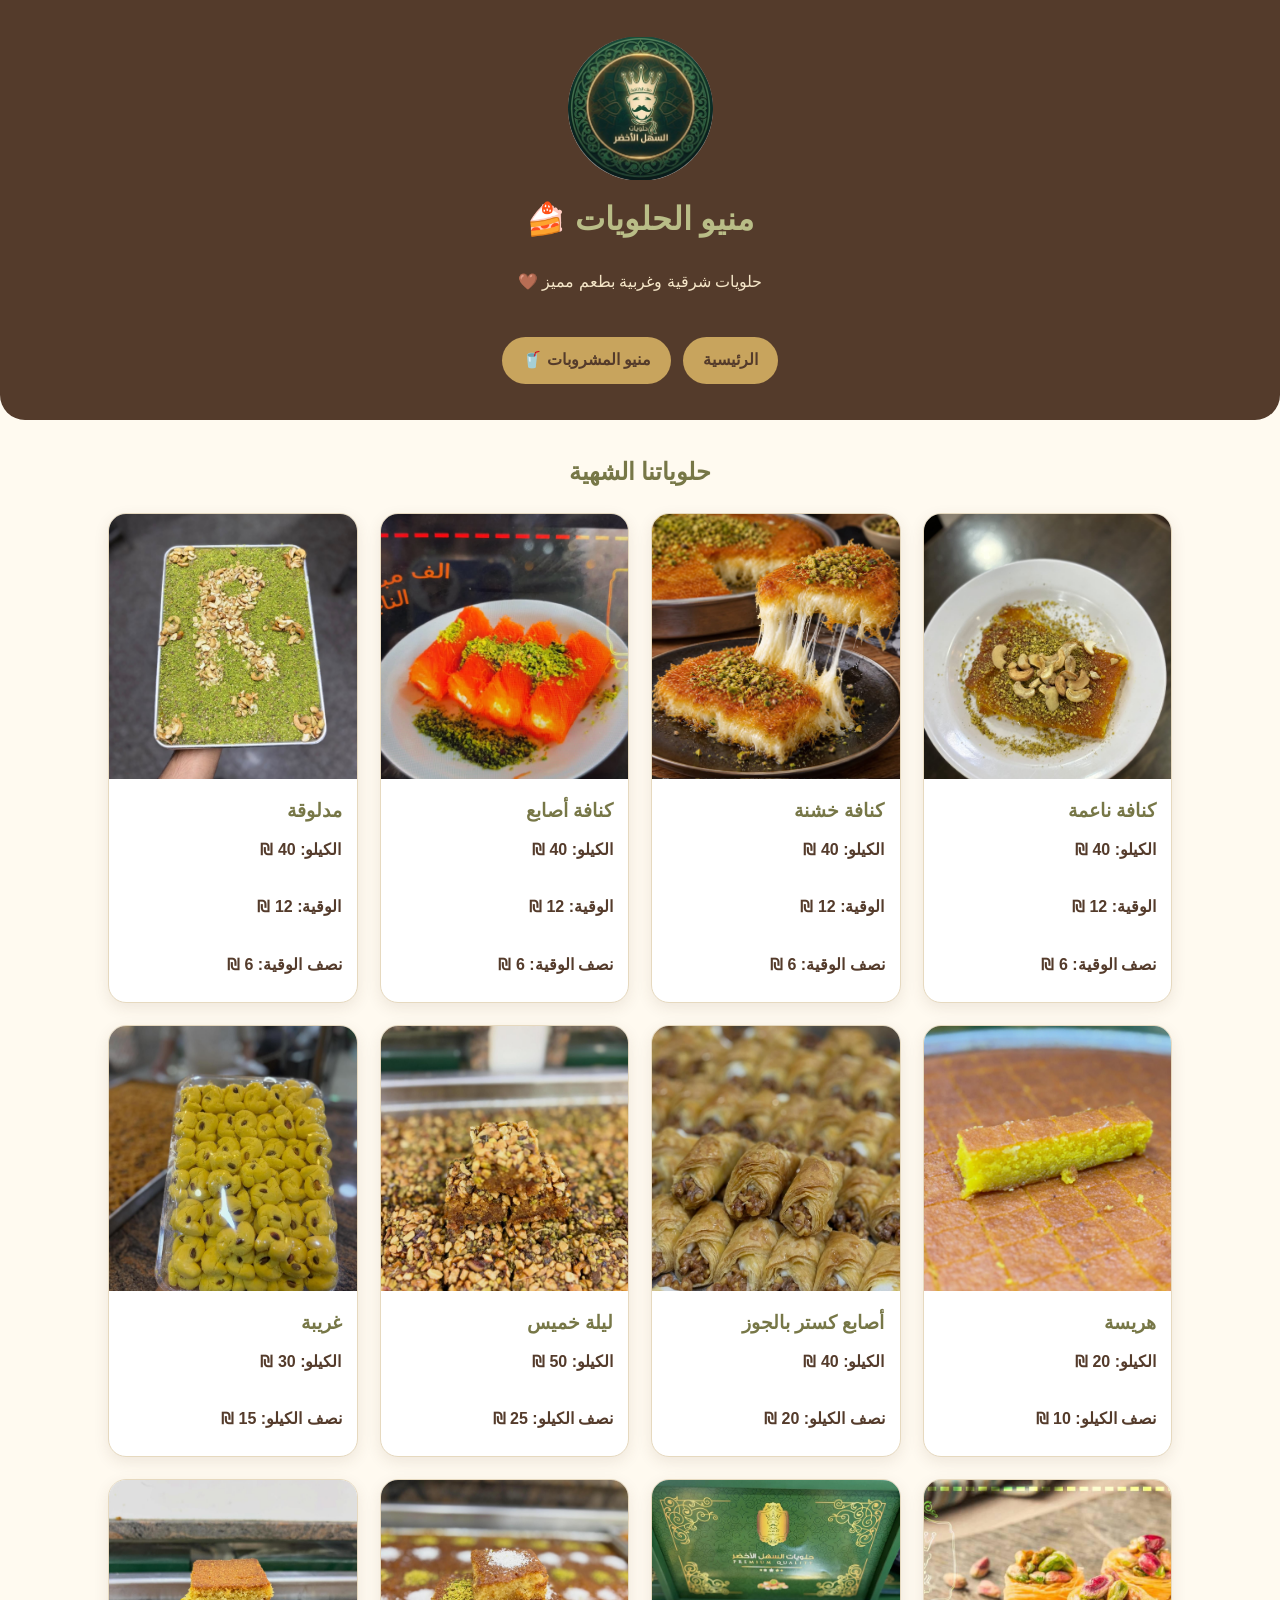
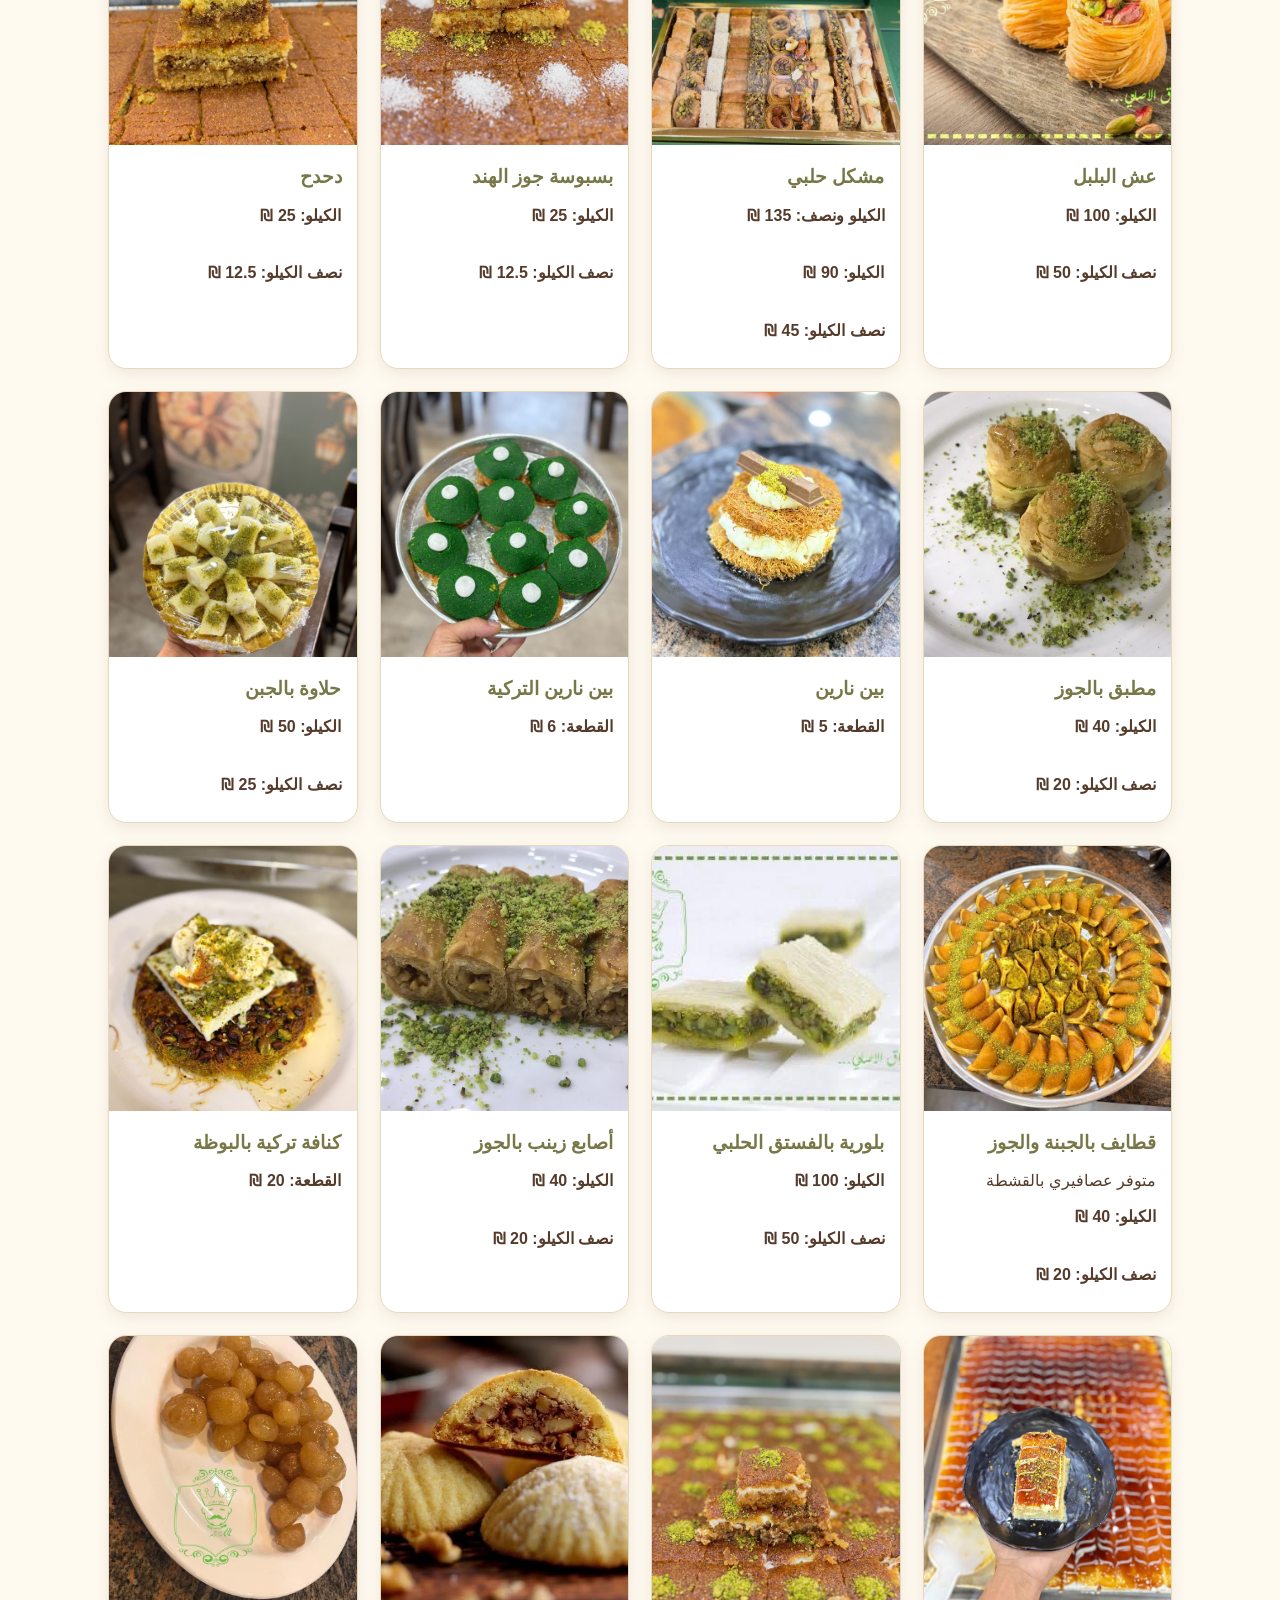
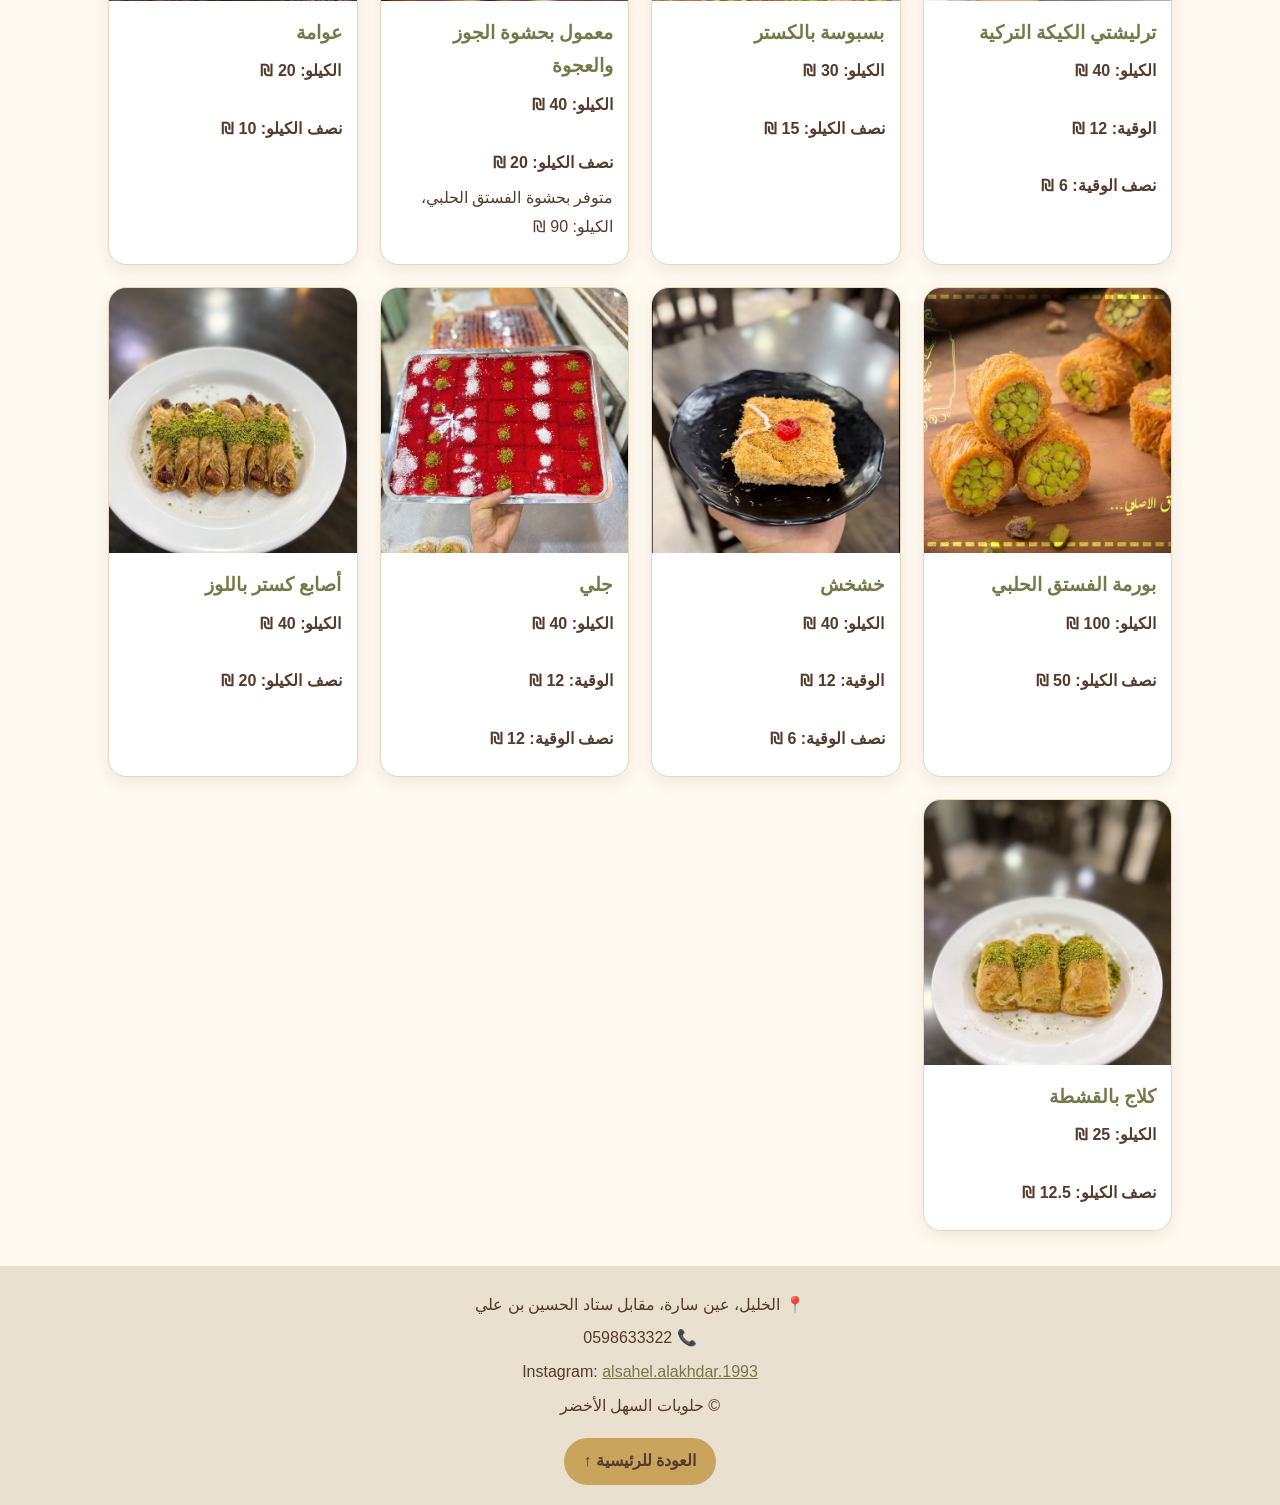
==== desserts.html @ 052fd363 "Add files via upload" ====
<!DOCTYPE html>
<html lang="ar" dir="rtl">
<head>
    <meta charset="UTF-8">
    <meta name="viewport" content="width=device-width, initial-scale=1.0">
    <title>منيو الحلويات | حلويات السهل الأخضر</title>
    <link rel="stylesheet" href="style.css">
</head>
<body>

    <header class="hero">
        <a href="index.html">
            <img src="logo.jpeg" alt="شعار حلويات السهل الأخضر" class="logo">
        </a>

        <h1>منيو الحلويات 🍰</h1>
        <p>حلويات شرقية وغربية بطعم مميز 🤎</p>

        <nav class="menu-nav">
            <a href="index.html">الرئيسية</a>
            <a href="drinks.html">منيو المشروبات 🥤</a>
        </nav>
    </header>

    <main>
        <h2 class="menu-title">حلوياتنا الشهية</h2>

        <section class="menu-grid">

            <!-- 1: كنافة ناعمة -->
            <article class="dessert-card">
                <img src="كنافة ناعمة.jpeg" alt="كنافة ناعمة">
                <div class="dessert-info">
                    <h3>كنافة ناعمة</h3>
                    <p></p>
                    <p class="price">
                        الكيلو: 40 ₪
                        <br><br>
                        الوقية: 12 ₪
                        <br><br>
                        نصف الوقية: 6 ₪
                    </p>
                </div>
            </article>

            <!-- 2: كنافة خشنة -->
            <article class="dessert-card">
                <img src="كنافة خشنة.jpeg" alt="كنافة خشنة">
                <div class="dessert-info">
                    <h3>كنافة خشنة</h3>
                    <p></p>
                    <p class="price">
                        الكيلو: 40 ₪
                        <br><br>
                        الوقية: 12 ₪
                        <br><br>
                        نصف الوقية: 6 ₪
                    </p>
                </div>
            </article>

            <!-- 3: كنافة أصابع -->
            <article class="dessert-card">
                <img src="كنافة أصابع.jpeg" alt="كنافة أصابع">
                <div class="dessert-info">
                    <h3>كنافة أصابع</h3>
                    <p></p>
                    <p class="price">
                        الكيلو: 40 ₪
                        <br><br>
                        الوقية: 12 ₪
                        <br><br>
                        نصف الوقية: 6 ₪
                    </p>
                </div>
            </article>

            <!-- 4: مدلوقة -->
            <article class="dessert-card">
                <img src="المدلوقة.jpeg" alt="مدلوقة">
                <div class="dessert-info">
                    <h3>مدلوقة</h3>
                    <p></p>
                    <p class="price">
                        الكيلو: 40 ₪
                        <br><br>
                        الوقية: 12 ₪
                        <br><br>
                        نصف الوقية: 6 ₪
                    </p>
                </div>
            </article>

            <!-- 5: هريسة -->
            <article class="dessert-card">
                <img src="هريسة.jpeg" alt="هريسة">
                <div class="dessert-info">
                    <h3>هريسة</h3>
                    <p></p>
                    <p class="price">
                        الكيلو: 20 ₪
                        <br><br>
                        نصف الكيلو: 10 ₪
                    </p>
                </div>
            </article>

            <!-- 6: أصابع كستر بالجوز -->
            <article class="dessert-card">
                <img src="أصابع كستر بالجوز .jpeg" alt="أصابع كستر بالجوز">
                <div class="dessert-info">
                    <h3>أصابع كستر بالجوز</h3>
                    <p></p>
                    <p class="price">
                        الكيلو: 40 ₪
                        <br><br>
                        نصف الكيلو: 20 ₪
                    </p>
                </div>
            </article>

            <!-- 7: ليلة خميس -->
            <article class="dessert-card">
                <img src="ليلة خميس.jpeg" alt="ليلة خميس">
                <div class="dessert-info">
                    <h3>ليلة خميس</h3>
                    <p></p>
                    <p class="price">
                        الكيلو: 50 ₪
                        <br><br>
                        نصف الكيلو: 25 ₪
                    </p>
                </div>
            </article>

            <!-- 8: غريبة -->
            <article class="dessert-card">
                <img src="غريبة.jpeg" alt="غريبة">
                <div class="dessert-info">
                    <h3>غريبة</h3>
                    <p></p>
                    <p class="price">
                        الكيلو: 30 ₪
                        <br><br>
                        نصف الكيلو: 15 ₪
                    </p>
                </div>
            </article>

            <!-- 9: عش البلبل -->
            <article class="dessert-card">
                <img src="عش البلبل.jpeg" alt="عش البلبل">
                <div class="dessert-info">
                    <h3>عش البلبل</h3>
                    <p></p>
                    <p class="price">
                        الكيلو: 100 ₪
                        <br><br>
                        نصف الكيلو: 50 ₪
                    </p>
                </div>
            </article>

            <!-- 10: مشكل حلبي -->
            <article class="dessert-card">
                <img src="مشكل حلبي .jpeg" alt="مشكل حلبي">
                <div class="dessert-info">
                    <h3>مشكل حلبي</h3>
                    <p></p>
                    <p class="price">
                        الكيلو ونصف: 135 ₪
                        <br><br>
                        الكيلو: 90 ₪
                        <br><br>
                        نصف الكيلو: 45 ₪
                    </p>
                </div>
            </article>

            <!-- 11: بسبوسة جوز الهند -->
            <article class="dessert-card">
                <img src="بسبوسة جوز الهند.jpeg" alt="بسبوسة جوز الهند">
                <div class="dessert-info">
                    <h3>بسبوسة جوز الهند</h3>
                    <p></p>
                    <p class="price">
                        الكيلو: 25 ₪
                        <br><br>
                        نصف الكيلو: 12.5 ₪
                    </p>
                </div>
            </article>

            <!-- 12: دحدح -->
            <article class="dessert-card">
                <img src="دحدح.jpeg" alt="دحدح">
                <div class="dessert-info">
                    <h3>دحدح</h3>
                    <p></p>
                    <p class="price">
                        الكيلو: 25 ₪
                        <br><br>
                        نصف الكيلو: 12.5 ₪
                    </p>
                </div>
            </article>

            <!-- 13: مطبق بالجوز -->
            <article class="dessert-card">
                <img src="مطبق بالجوز.jpeg" alt="مطبق بالجوز">
                <div class="dessert-info">
                    <h3>مطبق بالجوز</h3>
                    <p></p>
                    <p class="price">
                        الكيلو: 40 ₪
                        <br><br>
                        نصف الكيلو: 20 ₪
                    </p>
                </div>
            </article>

            <!-- 14: بين نارين -->
            <article class="dessert-card">
                <img src="بين نارين .jpeg" alt="بين نارين">
                <div class="dessert-info">
                    <h3>بين نارين</h3>
                    <p></p>
                    <p class="price">
                        القطعة: 5 ₪
                    </p>
                </div>
            </article>

            <!-- 15: بين نارين التركية -->
            <article class="dessert-card">
                <img src="بين نارين التركية.jpeg" alt="بين نارين التركية">
                <div class="dessert-info">
                    <h3>بين نارين التركية</h3>
                    <p></p>
                    <p class="price">
                        القطعة: 6 ₪
                    </p>
                </div>
            </article>

            <!-- 16: حلاوة بالجبن -->
            <article class="dessert-card">
                <img src="حلاوة بالجبن.jpeg" alt="حلاوة بالجبن">
                <div class="dessert-info">
                    <h3>حلاوة بالجبن</h3>
                    <p></p>
                    <p class="price">
                        الكيلو: 50 ₪
                        <br><br>
                        نصف الكيلو: 25 ₪
                    </p>
                </div>
            </article>

            <!-- 17: قطايف بالجبنة والجوز -->
            <article class="dessert-card">
                <img src="قطايف بالجبنة والجوز.jpeg" alt="قطايف بالجبنة والجوز">
                <div class="dessert-info">
                    <h3>قطايف بالجبنة والجوز</h3>
                    <p>متوفر عصافيري بالقشطة</p>
                    <p class="price">
                        الكيلو: 40 ₪
                        <br><br>
                        نصف الكيلو: 20 ₪
                    </p>
                </div>
            </article>

            <!-- 18: بلورية بالفستق الحلبي -->
            <article class="dessert-card">
                <img src="بلورية بالفستق الحلبي.jpeg" alt="بلورية بالفستق الحلبي">
                <div class="dessert-info">
                    <h3>بلورية بالفستق الحلبي</h3>
                    <p></p>
                    <p class="price">
                        الكيلو: 100 ₪
                        <br><br>
                        نصف الكيلو: 50 ₪
                    </p>
                </div>
            </article>

            <!-- 19: أصابع زينب بالجوز -->
            <article class="dessert-card">
                <img src="أصابع زينب بالجوز.jpeg" alt="أصابع زينب بالجوز">
                <div class="dessert-info">
                    <h3>أصابع زينب بالجوز</h3>
                    <p></p>
                    <p class="price">
                        الكيلو: 40 ₪
                        <br><br>
                        نصف الكيلو: 20 ₪
                    </p>
                </div>
            </article>

            <!-- 21: كنافة تركية بالبوظة -->
            <article class="dessert-card">
                <img src="كنافة تركية بالبوظة.jpeg" alt="كنافة تركية بالبوظة">
                <div class="dessert-info">
                    <h3>كنافة تركية بالبوظة</h3>
                    <p></p>
                    <p class="price">
                        القطعة: 20 ₪
                    </p>
                </div>
            </article>

            <!-- 22: ترليشتي الكيكة التركية -->
            <article class="dessert-card">
                <img src="ترليشتي الكيكة التركية .jpeg" alt="ترليشتي الكيكة التركية">
                <div class="dessert-info">
                    <h3>ترليشتي الكيكة التركية</h3>
                    <p></p>
                    <p class="price">
                        الكيلو: 40 ₪
                        <br><br>
                        الوقية: 12 ₪
                        <br><br>
                        نصف الوقية: 6 ₪
                    </p>
                </div>
            </article>

            <!-- 23: بسبوسة بالكستر -->
            <article class="dessert-card">
                <img src="بسبوسة بالكستر.jpeg" alt="بسبوسة بالكستر">
                <div class="dessert-info">
                    <h3>بسبوسة بالكستر</h3>
                    <p></p>
                    <p class="price">
                        الكيلو: 30 ₪
                        <br><br>
                        نصف الكيلو: 15 ₪
                    </p>
                </div>
            </article>

            <!-- 24: معمول -->
            <article class="dessert-card">
                <img src="معمول.jpeg" alt="معمول بحشوة الجوز والعجوة">
                <div class="dessert-info">
                    <h3>معمول بحشوة الجوز والعجوة</h3>
                    <p class="price">
                        الكيلو: 40 ₪
                        <br><br>
                        نصف الكيلو: 20 ₪
                    </p>
                    <p>متوفر بحشوة الفستق الحلبي، الكيلو: 90 ₪</p>
                </div>
            </article>

            <!-- 25: عوامة -->
            <article class="dessert-card">
                <img src="عوامة.jpeg" alt="عوامة">
                <div class="dessert-info">
                    <h3>عوامة</h3>
                    <p></p>
                    <p class="price">
                        الكيلو: 20 ₪
                        <br><br>
                        نصف الكيلو: 10 ₪
                    </p>
                </div>
            </article>

            <!-- 26: بورمة الفستق الحلبي -->
            <article class="dessert-card">
                <img src="بورمة فستق حلبي.jpeg" alt="بورمة الفستق الحلبي">
                <div class="dessert-info">
                    <h3>بورمة الفستق الحلبي</h3>
                    <p></p>
                    <p class="price">
                        الكيلو: 100 ₪
                        <br><br>
                        نصف الكيلو: 50 ₪
                    </p>
                </div>
            </article>

            <!-- خشخش -->
            <article class="dessert-card">
                <img src="خشخش.jpeg" alt="خشخش">
                <div class="dessert-info">
                    <h3>خشخش</h3>
                    <p></p>
                    <p class="price">
                        الكيلو: 40 ₪
                        <br><br>
                        الوقية: 12 ₪
                        <br><br>
                        نصف الوقية: 6 ₪
                    </p>
                </div>
            </article>

            <!-- 27: جلي -->
            <article class="dessert-card">
                <img src="جلي.jpeg" alt="جلي">
                <div class="dessert-info">
                    <h3>جلي</h3>
                    <p></p>
                    <p class="price">
                        الكيلو: 40 ₪
                        <br><br>
                        الوقية: 12 ₪
                        <br><br>
                        نصف الوقية: 12 ₪
                    </p>
                </div>
            </article>

            <!-- 28: أصابع كستر باللوز -->
            <article class="dessert-card">
                <img src="أصابع كستر باللوز.jpeg" alt="أصابع كستر باللوز">
                <div class="dessert-info">
                    <h3>أصابع كستر باللوز</h3>
                    <p></p>
                    <p class="price">
                        الكيلو: 40 ₪
                        <br><br>
                        نصف الكيلو: 20 ₪
                    </p>
                </div>
            </article>

            <!-- 29: كلاج بالقشطة -->
            <article class="dessert-card">
                <img src="كلاج بالقشطة.jpeg" alt="كلاج بالقشطة">
                <div class="dessert-info">
                    <h3>كلاج بالقشطة</h3>
                    <p></p>
                    <p class="price">
                        الكيلو: 25 ₪
                        <br><br>
                        نصف الكيلو: 12.5 ₪
                    </p>
                </div>
            </article>

        </section>
    </main>

    <!-- معلومات المحل والتواصل -->
    <footer>
        <p>📍 الخليل، عين سارة، مقابل ستاد الحسين بن علي</p>
        <p>📞 0598633322</p>

        <p>
            Instagram:
            <a href="https://www.instagram.com/alsahel.alakhdar.1993/"
               target="_blank"
               rel="noopener noreferrer">
                alsahel.alakhdar.1993
            </a>
        </p>

        <p>© حلويات السهل الأخضر</p>

        <a class="back-link" href="index.html">
            العودة للرئيسية ↑
        </a>
    </footer>

    <script src="script.js"></script>
</body>
</html>
---- style.css ----
:root {
    --brown: #543b2b;
    --gold: #c8a45d;
    --gold-light: #f0dfb2;
    --olive: #777747;
    --olive-light: #b9bd87;
    --cream: #fffaf0;
    --white: #ffffff;
}

* {
    box-sizing: border-box;
}

body {
    margin: 0;
    font-family: Arial, sans-serif;
    background: var(--cream);
    color: var(--brown);
    line-height: 1.8;
}

/* الجزء العلوي */
.hero {
    background: var(--brown);
    min-height: 420px;
    padding: 35px 20px;
    display: flex;
    flex-direction: column;
    align-items: center;
    justify-content: center;
    text-align: center;
    border-radius: 0 0 25px 25px;
}

/* خلفية صورة اللوجو */
.logo-container {
    width: 170px;
    height: 170px;
    border-radius: 50%;
    background-image: url("logo1.jpeg");
    background-size: cover;
    background-position: center;
    background-repeat: no-repeat;
    display: flex;
    align-items: center;
    justify-content: center;
    margin-bottom: 15px;
    overflow: hidden;
}

/* اللوجو نفسه */
.hero .logo {
    width: 145px;
    height: 145px;
    object-fit: contain;
    border-radius: 50%;
    background: transparent;
    padding: 0;
    display: block;
}

/* عنوان المحل */
.hero h1 {
    margin: 10px 0;
    color: var(--olive-light);
}

/* وصف المحل */
.hero p {
    color: #f5e6c8;
    line-height: 1.9;
    margin: 8px 0 20px;
}

/* زر التواصل */
.hero .contact-button {
    display: inline-block;
    margin-top: 12px;
    padding: 12px 25px;
    background-color: var(--gold-light);
    color: var(--brown);
    text-decoration: none;
    border-radius: 25px;
    font-weight: bold;
    transition: background-color 0.3s;
}

.hero .contact-button:hover {
    background-color: var(--gold);
}

/* عنوان اختيار المنيو */
.menu-title {
    text-align: center;
    color: var(--olive);
    margin: 30px 10px 20px;
}

/* الصفحة الرئيسية */
.home-menu {
    padding: 1px 0 20px;
}

.choice-grid {
    display: grid;
    grid-template-columns: repeat(2, minmax(0, 1fr));
    gap: 22px;
    max-width: 900px;
    padding: 0 18px 35px;
    margin: auto;
}

.choice-card {
    display: block;
    background: var(--white);
    border: 1px solid #e6d9bf;
    border-radius: 18px;
    overflow: hidden;
    box-shadow: 0 5px 15px rgba(84, 59, 43, 0.10);
    text-decoration: none;
    color: var(--brown);
    text-align: center;
    padding-bottom: 20px;
    transition: transform 0.2s, box-shadow 0.2s;
}

.choice-card:hover {
    transform: translateY(-4px);
    box-shadow: 0 8px 20px rgba(84, 59, 43, 0.16);
}

/* صور كوفر المنيوهات بالصفحة الرئيسية */
.choice-card img {
    width: 100%;
    height: 250px;
    object-fit: cover;
    display: block;
}

/* كوفر منيو المشروبات */
.choice-card img[src="منيو المشروبات.jpeg"] {
    height: 300px;
    object-position: center;
}

.choice-card h2 {
    color: var(--olive);
    font-size: 22px;
    margin: 12px 8px 5px;
}

.choice-card p {
    margin: 5px 14px 15px;
}

.choice-button {
    display: inline-block;
    background: var(--gold);
    color: var(--brown);
    padding: 8px 18px;
    border-radius: 25px;
    font-weight: bold;
}

/* قسم جلسات العائلات */
.family-section {
    max-width: 1100px;
    margin: 15px auto 40px;
    padding: 30px 20px;
    text-align: center;
}

/* عنوان وجملة قسم العائلات */
.family-heading {
    max-width: 780px;
    margin: 0 auto 25px;
    padding: 20px;
    background: #f3e7d5;
    border: 1px solid #e6d9bf;
    border-radius: 20px;
}

.family-decoration {
    color: var(--gold);
    font-size: 25px;
}

.family-heading h2 {
    color: var(--olive);
    font-size: 30px;
    margin: 5px 0 12px;
}

.family-heading p {
    margin: 0;
    line-height: 2.1;
    font-size: 17px;
}

/* الصورة الرئيسية لقسم العائلات */
.family-cover {
    max-width: 900px;
    margin: 0 auto 25px;
    border: 4px solid var(--gold-light);
    border-radius: 20px;
    overflow: hidden;
    box-shadow: 0 5px 16px rgba(84, 59, 43, 0.12);
}

.family-cover img {
    display: block;
    width: 100%;
    height: 350px;
    object-fit: cover;
    object-position: center;
}

/* معرض صور العائلات */
.family-gallery {
    display: grid;
    grid-template-columns: repeat(3, minmax(0, 1fr));
    gap: 18px;
    max-width: 1000px;
    margin: 0 auto;
}

.family-photo {
    height: 250px;
    overflow: hidden;
    border: 3px solid var(--white);
    border-radius: 16px;
    background: #f3e7d5;
    box-shadow: 0 4px 13px rgba(84, 59, 43, 0.14);
    transition: transform 0.25s, box-shadow 0.25s;
}

.family-photo:hover {
    transform: translateY(-4px);
    box-shadow: 0 8px 18px rgba(84, 59, 43, 0.18);
}

.family-photo img {
    display: block;
    width: 100%;
    height: 100%;
    object-fit: cover;
    object-position: center;
}

.family-footer {
    color: var(--olive);
    font-size: 20px;
    font-weight: bold;
    margin: 25px 0 0;
}

/* روابط التنقل */
.menu-nav {
    display: flex;
    justify-content: center;
    align-items: center;
    flex-wrap: wrap;
    gap: 12px;
    margin-top: 20px;
}

.menu-nav a,
.back-link {
    display: inline-block;
    text-decoration: none;
    background: var(--gold);
    color: var(--brown);
    padding: 9px 20px;
    border-radius: 25px;
    font-weight: bold;
}

.menu-nav a:hover,
.back-link:hover {
    background: var(--gold-light);
}

/* بطاقات الأصناف داخل منيو الحلويات والمشروبات */
.menu-grid {
    display: grid;
    grid-template-columns: repeat(auto-fit, minmax(240px, 1fr));
    gap: 22px;
    max-width: 1100px;
    padding: 0 18px 35px;
    margin: auto;
}

.dessert-card {
    background: var(--white);
    border: 1px solid #e6d9bf;
    border-radius: 18px;
    overflow: hidden;
    box-shadow: 0 5px 15px rgba(84, 59, 43, 0.10);
}

/* صور منتجات الحلويات والمشروبات */
.dessert-card img {
    width: 100%;
    height: 265px;
    object-fit: cover;
    display: block;
}
.dessert-info {
    padding: 15px;
}

.dessert-info h3 {
    color: var(--olive);
    margin: 0 0 8px;
}

.dessert-info p {
    margin: 7px 0;
}

.price {
    color: var(--brown);
    font-weight: bold;
}

/* مشاركة المنيو */
.share-section {
    text-align: center;
    margin: 25px 20px 35px;
    padding: 25px 15px;
    border-radius: 18px;
    background: var(--brown);
    color: var(--white);
}

.share-section h2 {
    color: var(--gold-light);
    margin: 0;
}

.share-section p {
    margin: 8px 0 17px;
}

#shareMenu {
    border: none;
    border-radius: 30px;
    background: var(--gold);
    color: var(--brown);
    padding: 13px 28px;
    font-family: inherit;
    font-size: 16px;
    font-weight: bold;
    cursor: pointer;
}

#shareMenu:hover {
    background: var(--gold-light);
}

#shareStatus {
    font-size: 13px;
}

/* نهاية الصفحة */
footer {
    text-align: center;
    background: #e9e0cf;
    padding: 20px 12px;
    color: var(--brown);
}

footer p {
    margin: 5px 0;
}

footer a:not(.back-link) {
    color: var(--olive);
    overflow-wrap: anywhere;
}

.back-link {
    margin-top: 12px;
}

/* تنسيق الهواتف */
@media (max-width: 600px) {
    .hero {
        padding: 25px 14px;
    }

    .choice-grid {
        grid-template-columns: 1fr;
        max-width: 420px;
    }

    /* كوفرات المنيوهات على الهاتف */
    .choice-card img {
        height: 240px;
    }

    .choice-card img[src="منيو المشروبات.jpeg"] {
        height: 260px;
    }

    .menu-grid {
        grid-template-columns: 1fr;
    }

   /* صور الأصناف داخل المنيو على الهاتف */
.dessert-card img {
    height: 220px;
    object-fit: cover;
}

    .menu-nav {
        gap: 8px;
    }

    /* قسم العائلات على الهاتف */
    .family-section {
        padding: 20px 12px;
        margin-top: 5px;
    }

    .family-heading {
        padding: 17px 12px;
    }

    .family-heading h2 {
        font-size: 25px;
    }

    .family-heading p {
        font-size: 15px;
    }

    .family-cover img {
        height: 240px;
    }

    .family-gallery {
        grid-template-columns: repeat(2, minmax(0, 1fr));
        gap: 12px;
    }

    .family-photo {
        height: 180px;
    }

    .family-footer {
        font-size: 17px;
    }
}
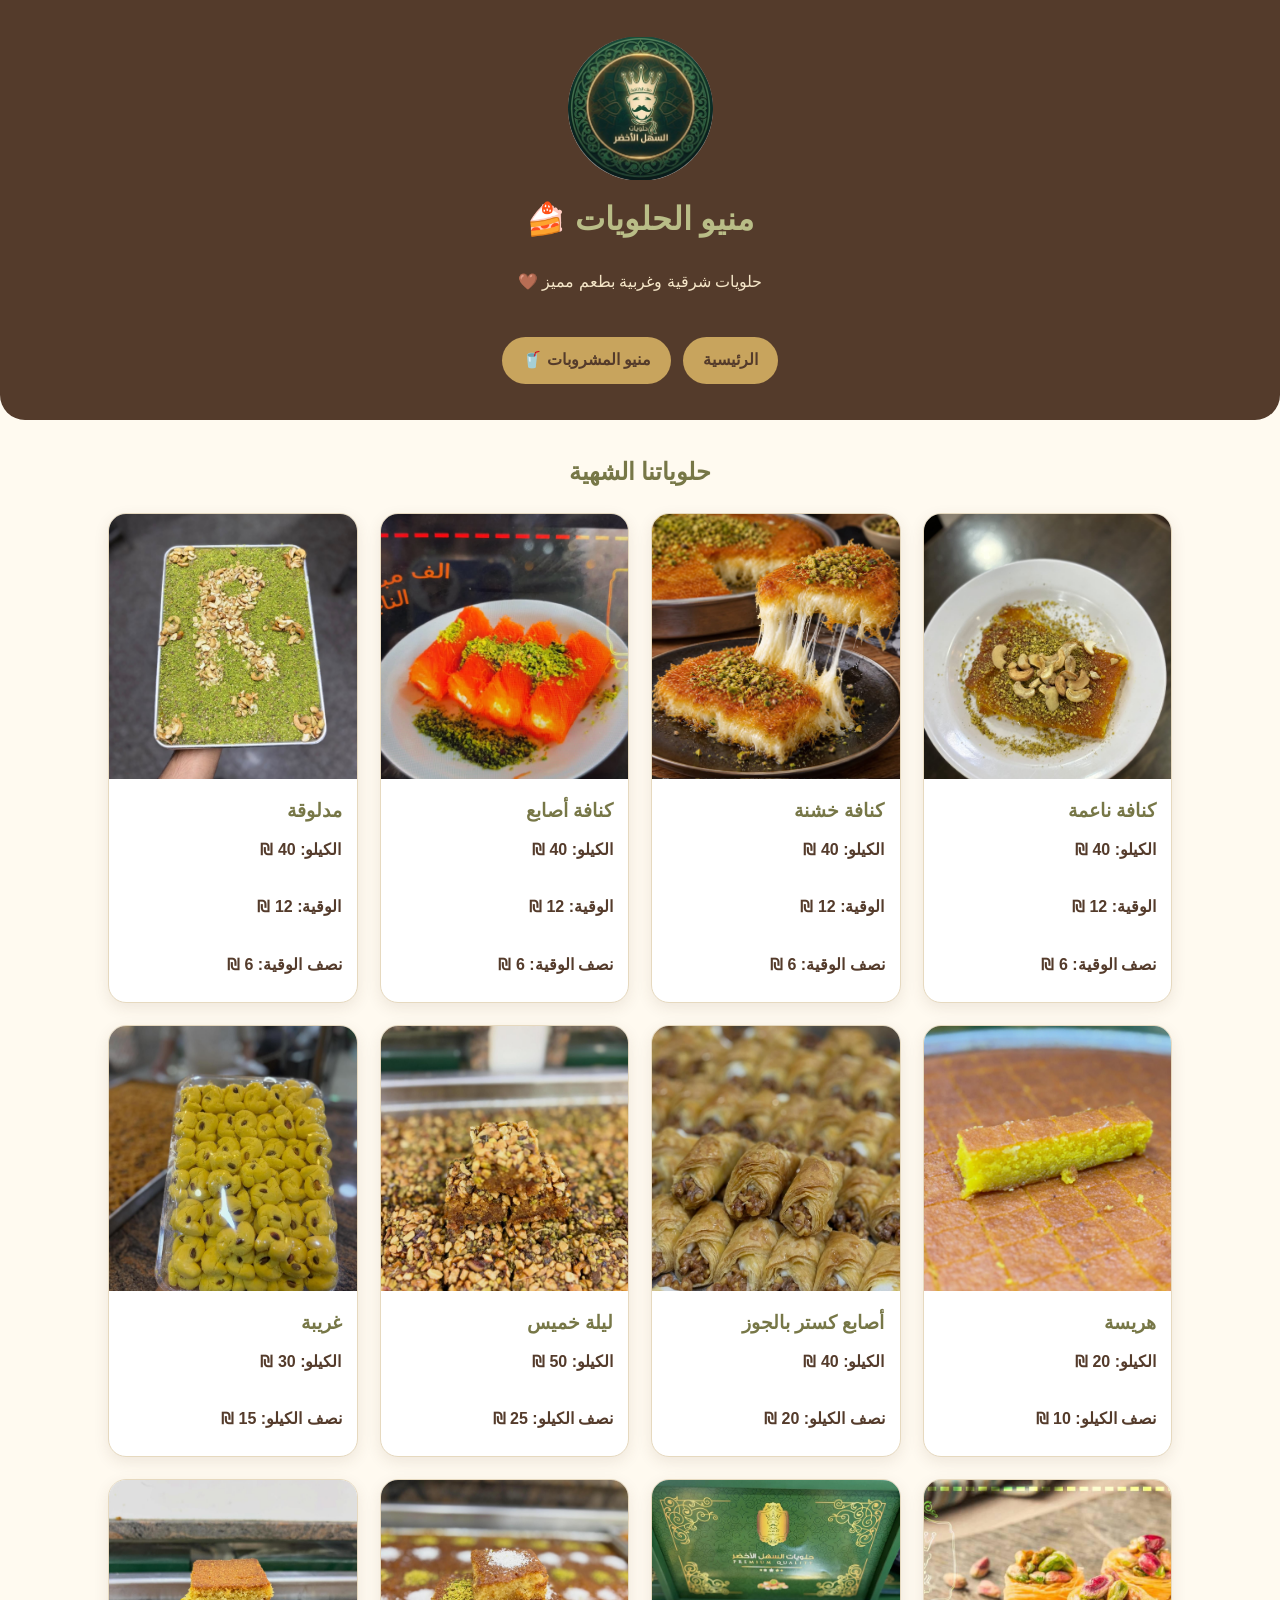
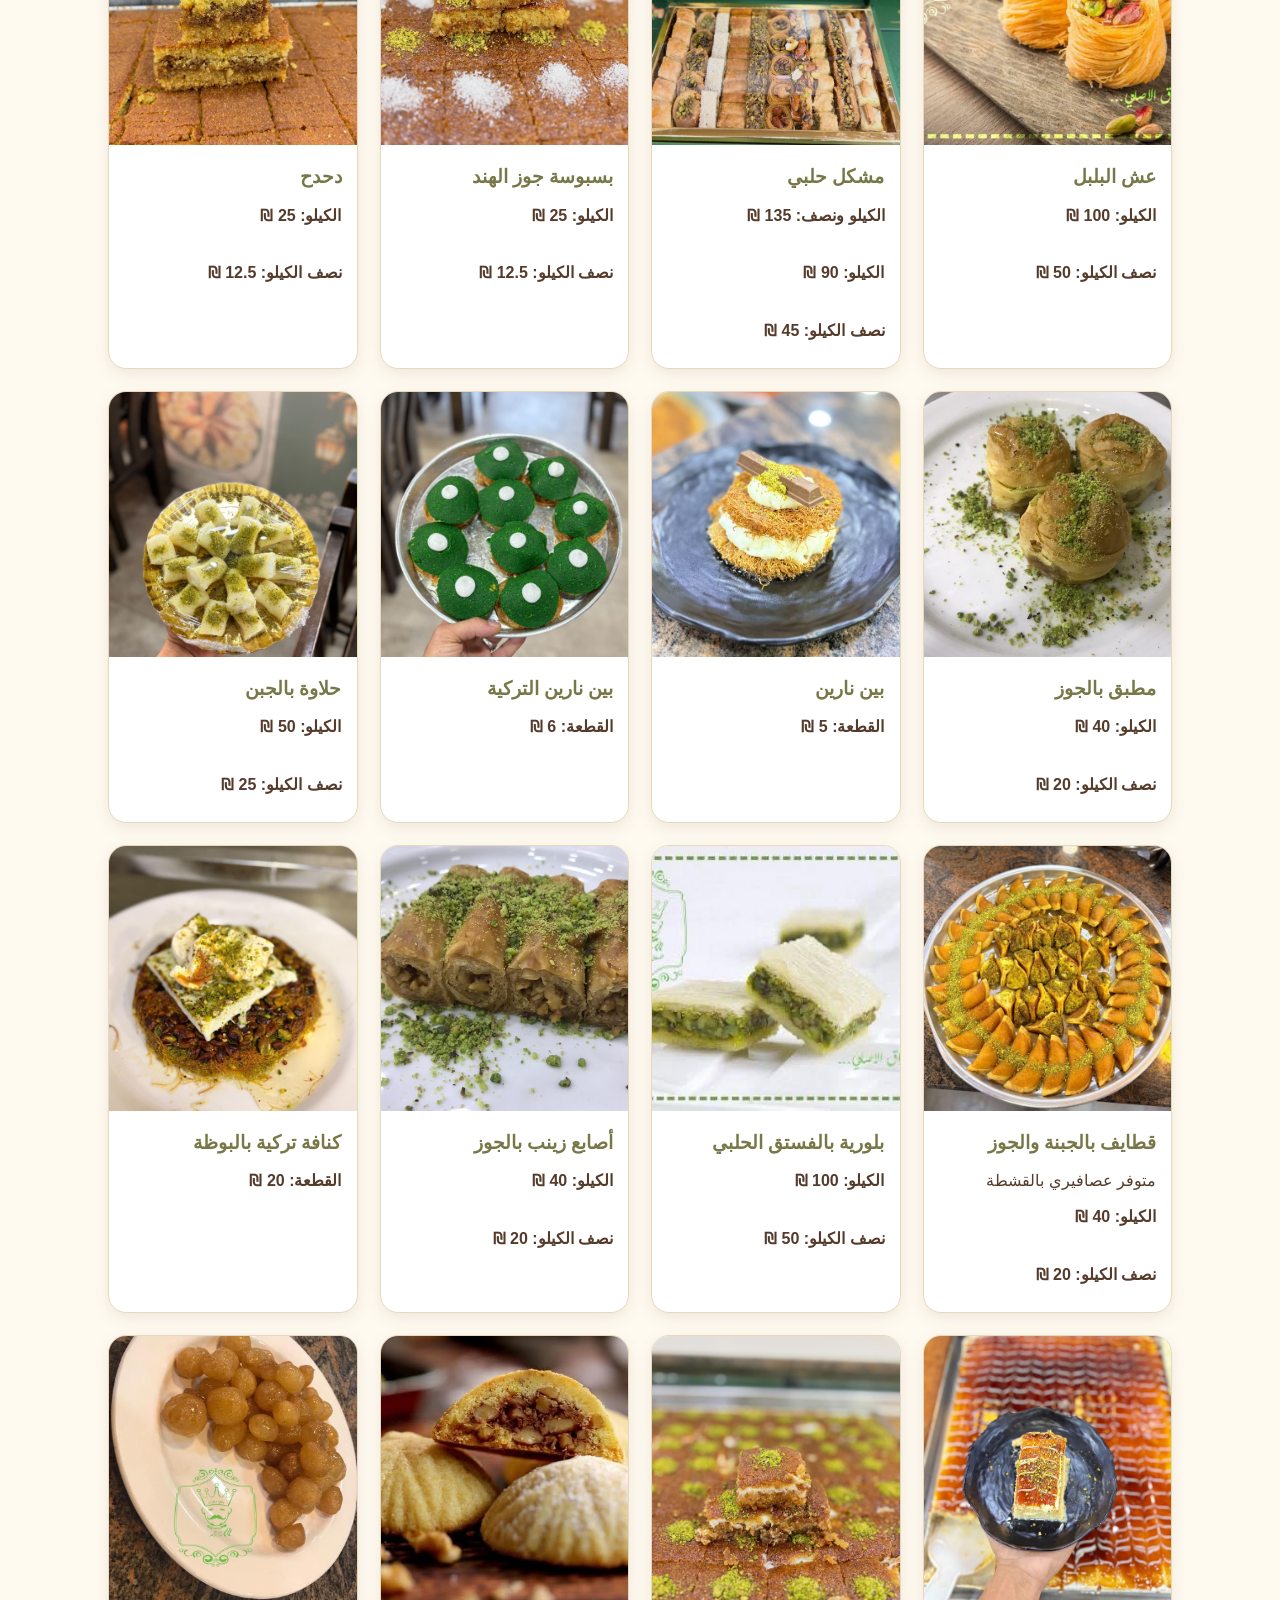
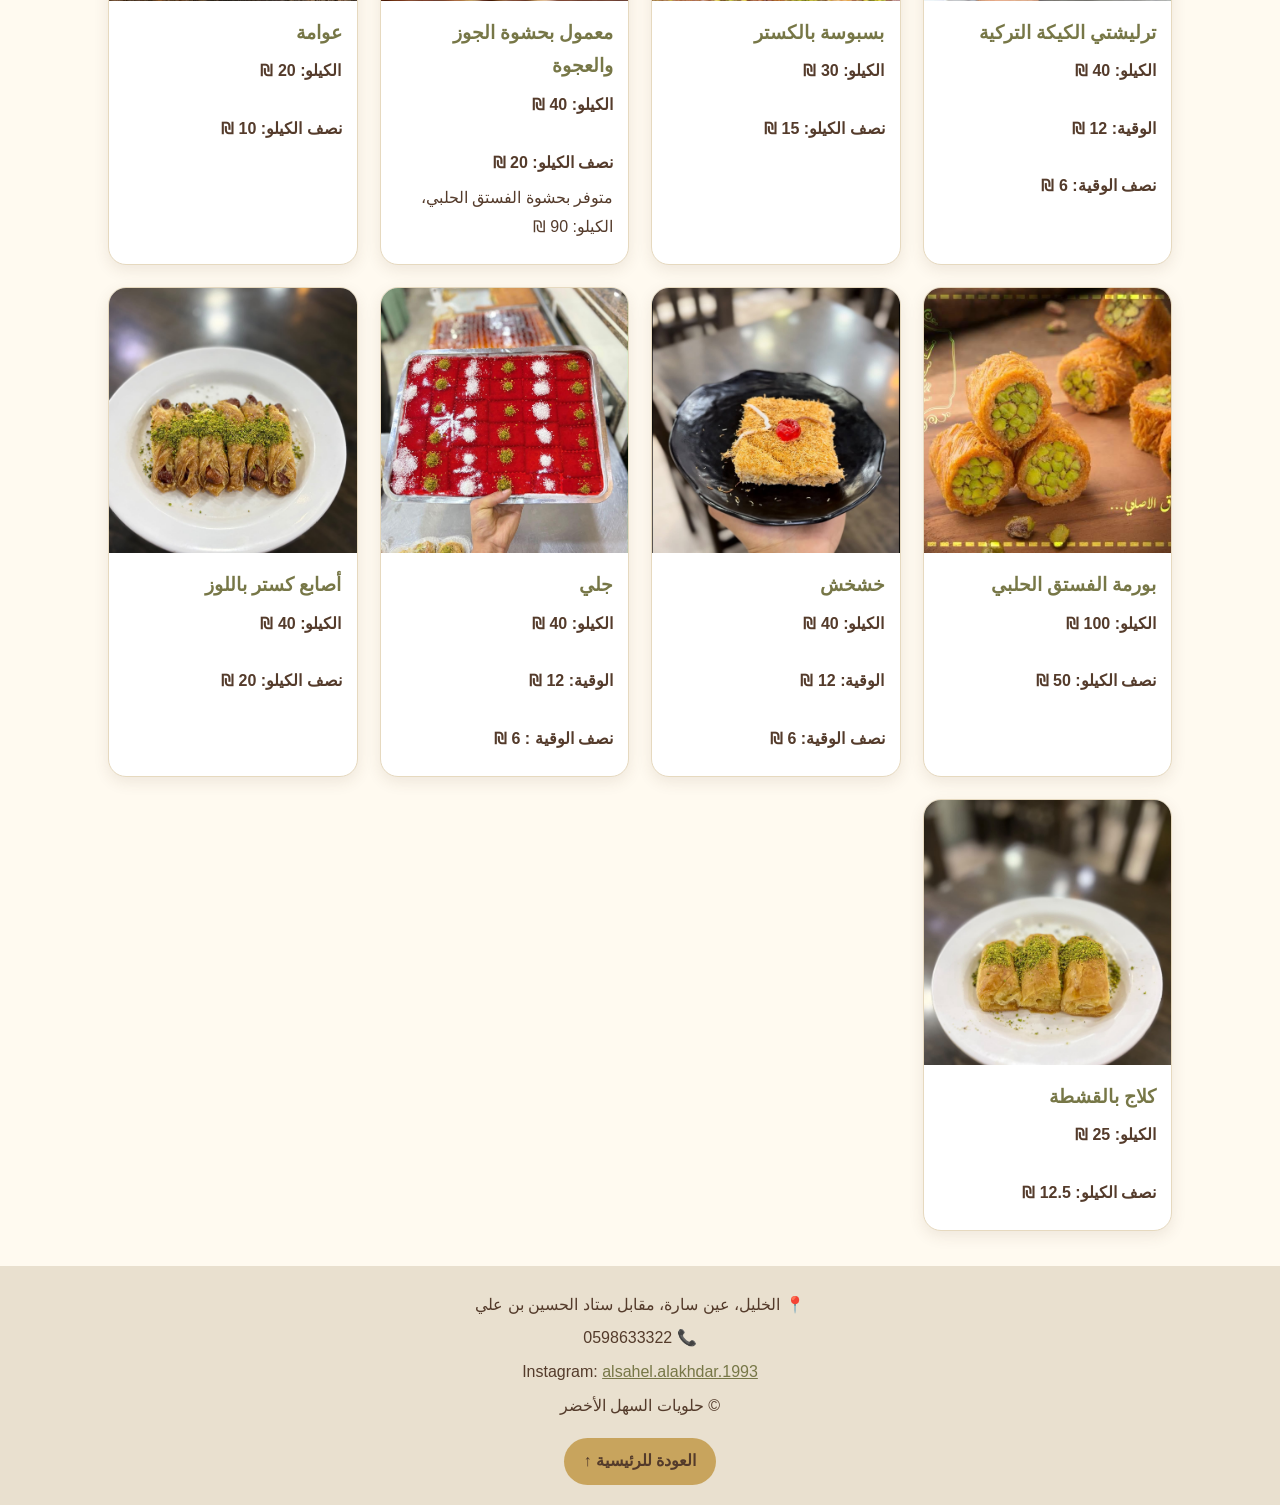
==== commit 90d35661: "Update desserts.html" ====
--- a/desserts.html
+++ b/desserts.html
@@ -28,7 +28,6 @@
 
         <section class="menu-grid">
 
-            <!-- 1: كنافة ناعمة -->
             <article class="dessert-card">
                 <img src="كنافة ناعمة.jpeg" alt="كنافة ناعمة">
                 <div class="dessert-info">
@@ -44,7 +43,6 @@
                 </div>
             </article>
 
-            <!-- 2: كنافة خشنة -->
             <article class="dessert-card">
                 <img src="كنافة خشنة.jpeg" alt="كنافة خشنة">
                 <div class="dessert-info">
@@ -60,7 +58,6 @@
                 </div>
             </article>
 
-            <!-- 3: كنافة أصابع -->
             <article class="dessert-card">
                 <img src="كنافة أصابع.jpeg" alt="كنافة أصابع">
                 <div class="dessert-info">
@@ -76,7 +73,6 @@
                 </div>
             </article>
 
-            <!-- 4: مدلوقة -->
             <article class="dessert-card">
                 <img src="المدلوقة.jpeg" alt="مدلوقة">
                 <div class="dessert-info">
@@ -92,7 +88,6 @@
                 </div>
             </article>
 
-            <!-- 5: هريسة -->
             <article class="dessert-card">
                 <img src="هريسة.jpeg" alt="هريسة">
                 <div class="dessert-info">
@@ -106,7 +101,6 @@
                 </div>
             </article>
 
-            <!-- 6: أصابع كستر بالجوز -->
             <article class="dessert-card">
                 <img src="أصابع كستر بالجوز .jpeg" alt="أصابع كستر بالجوز">
                 <div class="dessert-info">
@@ -120,7 +114,6 @@
                 </div>
             </article>
 
-            <!-- 7: ليلة خميس -->
             <article class="dessert-card">
                 <img src="ليلة خميس.jpeg" alt="ليلة خميس">
                 <div class="dessert-info">
@@ -134,7 +127,6 @@
                 </div>
             </article>
 
-            <!-- 8: غريبة -->
             <article class="dessert-card">
                 <img src="غريبة.jpeg" alt="غريبة">
                 <div class="dessert-info">
@@ -148,7 +140,6 @@
                 </div>
             </article>
 
-            <!-- 9: عش البلبل -->
             <article class="dessert-card">
                 <img src="عش البلبل.jpeg" alt="عش البلبل">
                 <div class="dessert-info">
@@ -162,7 +153,6 @@
                 </div>
             </article>
 
-            <!-- 10: مشكل حلبي -->
             <article class="dessert-card">
                 <img src="مشكل حلبي .jpeg" alt="مشكل حلبي">
                 <div class="dessert-info">
@@ -178,7 +168,6 @@
                 </div>
             </article>
 
-            <!-- 11: بسبوسة جوز الهند -->
             <article class="dessert-card">
                 <img src="بسبوسة جوز الهند.jpeg" alt="بسبوسة جوز الهند">
                 <div class="dessert-info">
@@ -192,7 +181,6 @@
                 </div>
             </article>
 
-            <!-- 12: دحدح -->
             <article class="dessert-card">
                 <img src="دحدح.jpeg" alt="دحدح">
                 <div class="dessert-info">
@@ -206,7 +194,6 @@
                 </div>
             </article>
 
-            <!-- 13: مطبق بالجوز -->
             <article class="dessert-card">
                 <img src="مطبق بالجوز.jpeg" alt="مطبق بالجوز">
                 <div class="dessert-info">
@@ -220,7 +207,6 @@
                 </div>
             </article>
 
-            <!-- 14: بين نارين -->
             <article class="dessert-card">
                 <img src="بين نارين .jpeg" alt="بين نارين">
                 <div class="dessert-info">
@@ -232,7 +218,6 @@
                 </div>
             </article>
 
-            <!-- 15: بين نارين التركية -->
             <article class="dessert-card">
                 <img src="بين نارين التركية.jpeg" alt="بين نارين التركية">
                 <div class="dessert-info">
@@ -244,7 +229,6 @@
                 </div>
             </article>
 
-            <!-- 16: حلاوة بالجبن -->
             <article class="dessert-card">
                 <img src="حلاوة بالجبن.jpeg" alt="حلاوة بالجبن">
                 <div class="dessert-info">
@@ -258,7 +242,7 @@
                 </div>
             </article>
 
-            <!-- 17: قطايف بالجبنة والجوز -->
+
             <article class="dessert-card">
                 <img src="قطايف بالجبنة والجوز.jpeg" alt="قطايف بالجبنة والجوز">
                 <div class="dessert-info">
@@ -272,7 +256,6 @@
                 </div>
             </article>
 
-            <!-- 18: بلورية بالفستق الحلبي -->
             <article class="dessert-card">
                 <img src="بلورية بالفستق الحلبي.jpeg" alt="بلورية بالفستق الحلبي">
                 <div class="dessert-info">
@@ -286,7 +269,6 @@
                 </div>
             </article>
 
-            <!-- 19: أصابع زينب بالجوز -->
             <article class="dessert-card">
                 <img src="أصابع زينب بالجوز.jpeg" alt="أصابع زينب بالجوز">
                 <div class="dessert-info">
@@ -300,7 +282,6 @@
                 </div>
             </article>
 
-            <!-- 21: كنافة تركية بالبوظة -->
             <article class="dessert-card">
                 <img src="كنافة تركية بالبوظة.jpeg" alt="كنافة تركية بالبوظة">
                 <div class="dessert-info">
@@ -312,7 +293,6 @@
                 </div>
             </article>
 
-            <!-- 22: ترليشتي الكيكة التركية -->
             <article class="dessert-card">
                 <img src="ترليشتي الكيكة التركية .jpeg" alt="ترليشتي الكيكة التركية">
                 <div class="dessert-info">
@@ -328,7 +308,6 @@
                 </div>
             </article>
 
-            <!-- 23: بسبوسة بالكستر -->
             <article class="dessert-card">
                 <img src="بسبوسة بالكستر.jpeg" alt="بسبوسة بالكستر">
                 <div class="dessert-info">
@@ -342,7 +321,6 @@
                 </div>
             </article>
 
-            <!-- 24: معمول -->
             <article class="dessert-card">
                 <img src="معمول.jpeg" alt="معمول بحشوة الجوز والعجوة">
                 <div class="dessert-info">
@@ -356,7 +334,6 @@
                 </div>
             </article>
 
-            <!-- 25: عوامة -->
             <article class="dessert-card">
                 <img src="عوامة.jpeg" alt="عوامة">
                 <div class="dessert-info">
@@ -370,7 +347,6 @@
                 </div>
             </article>
 
-            <!-- 26: بورمة الفستق الحلبي -->
             <article class="dessert-card">
                 <img src="بورمة فستق حلبي.jpeg" alt="بورمة الفستق الحلبي">
                 <div class="dessert-info">
@@ -384,7 +360,6 @@
                 </div>
             </article>
 
-            <!-- خشخش -->
             <article class="dessert-card">
                 <img src="خشخش.jpeg" alt="خشخش">
                 <div class="dessert-info">
@@ -400,7 +375,6 @@
                 </div>
             </article>
 
-            <!-- 27: جلي -->
             <article class="dessert-card">
                 <img src="جلي.jpeg" alt="جلي">
                 <div class="dessert-info">
@@ -411,12 +385,11 @@
                         <br><br>
                         الوقية: 12 ₪
                         <br><br>
-                        نصف الوقية: 12 ₪
-                    </p>
-                </div>
-            </article>
-
-            <!-- 28: أصابع كستر باللوز -->
+                        نصف الوقية : 6 ₪
+                    </p>
+                </div>
+            </article>
+
             <article class="dessert-card">
                 <img src="أصابع كستر باللوز.jpeg" alt="أصابع كستر باللوز">
                 <div class="dessert-info">
@@ -430,7 +403,6 @@
                 </div>
             </article>
 
-            <!-- 29: كلاج بالقشطة -->
             <article class="dessert-card">
                 <img src="كلاج بالقشطة.jpeg" alt="كلاج بالقشطة">
                 <div class="dessert-info">
@@ -447,7 +419,6 @@
         </section>
     </main>
 
-    <!-- معلومات المحل والتواصل -->
     <footer>
         <p>📍 الخليل، عين سارة، مقابل ستاد الحسين بن علي</p>
         <p>📞 0598633322</p>
--- a/style.css
+++ b/style.css
@@ -21,7 +21,6 @@
     line-height: 1.8;
 }
 
-/* الجزء العلوي */
 .hero {
     background: var(--brown);
     min-height: 420px;
@@ -34,7 +33,6 @@
     border-radius: 0 0 25px 25px;
 }
 
-/* خلفية صورة اللوجو */
 .logo-container {
     width: 170px;
     height: 170px;
@@ -50,7 +48,6 @@
     overflow: hidden;
 }
 
-/* اللوجو نفسه */
 .hero .logo {
     width: 145px;
     height: 145px;
@@ -61,20 +58,17 @@
     display: block;
 }
 
-/* عنوان المحل */
 .hero h1 {
     margin: 10px 0;
     color: var(--olive-light);
 }
 
-/* وصف المحل */
 .hero p {
     color: #f5e6c8;
     line-height: 1.9;
     margin: 8px 0 20px;
 }
 
-/* زر التواصل */
 .hero .contact-button {
     display: inline-block;
     margin-top: 12px;
@@ -91,14 +85,12 @@
     background-color: var(--gold);
 }
 
-/* عنوان اختيار المنيو */
 .menu-title {
     text-align: center;
     color: var(--olive);
     margin: 30px 10px 20px;
 }
 
-/* الصفحة الرئيسية */
 .home-menu {
     padding: 1px 0 20px;
 }
@@ -131,7 +123,6 @@
     box-shadow: 0 8px 20px rgba(84, 59, 43, 0.16);
 }
 
-/* صور كوفر المنيوهات بالصفحة الرئيسية */
 .choice-card img {
     width: 100%;
     height: 250px;
@@ -139,7 +130,6 @@
     display: block;
 }
 
-/* كوفر منيو المشروبات */
 .choice-card img[src="منيو المشروبات.jpeg"] {
     height: 300px;
     object-position: center;
@@ -164,7 +154,6 @@
     font-weight: bold;
 }
 
-/* قسم جلسات العائلات */
 .family-section {
     max-width: 1100px;
     margin: 15px auto 40px;
@@ -172,7 +161,6 @@
     text-align: center;
 }
 
-/* عنوان وجملة قسم العائلات */
 .family-heading {
     max-width: 780px;
     margin: 0 auto 25px;
@@ -199,7 +187,6 @@
     font-size: 17px;
 }
 
-/* الصورة الرئيسية لقسم العائلات */
 .family-cover {
     max-width: 900px;
     margin: 0 auto 25px;
@@ -217,7 +204,6 @@
     object-position: center;
 }
 
-/* معرض صور العائلات */
 .family-gallery {
     display: grid;
     grid-template-columns: repeat(3, minmax(0, 1fr));
@@ -256,7 +242,6 @@
     margin: 25px 0 0;
 }
 
-/* روابط التنقل */
 .menu-nav {
     display: flex;
     justify-content: center;
@@ -282,7 +267,6 @@
     background: var(--gold-light);
 }
 
-/* بطاقات الأصناف داخل منيو الحلويات والمشروبات */
 .menu-grid {
     display: grid;
     grid-template-columns: repeat(auto-fit, minmax(240px, 1fr));
@@ -300,7 +284,6 @@
     box-shadow: 0 5px 15px rgba(84, 59, 43, 0.10);
 }
 
-/* صور منتجات الحلويات والمشروبات */
 .dessert-card img {
     width: 100%;
     height: 265px;
@@ -325,7 +308,6 @@
     font-weight: bold;
 }
 
-/* مشاركة المنيو */
 .share-section {
     text-align: center;
     margin: 25px 20px 35px;
@@ -364,7 +346,6 @@
     font-size: 13px;
 }
 
-/* نهاية الصفحة */
 footer {
     text-align: center;
     background: #e9e0cf;
@@ -385,7 +366,6 @@
     margin-top: 12px;
 }
 
-/* تنسيق الهواتف */
 @media (max-width: 600px) {
     .hero {
         padding: 25px 14px;
@@ -396,7 +376,6 @@
         max-width: 420px;
     }
 
-    /* كوفرات المنيوهات على الهاتف */
     .choice-card img {
         height: 240px;
     }
@@ -409,7 +388,6 @@
         grid-template-columns: 1fr;
     }
 
-   /* صور الأصناف داخل المنيو على الهاتف */
 .dessert-card img {
     height: 220px;
     object-fit: cover;
@@ -419,7 +397,6 @@
         gap: 8px;
     }
 
-    /* قسم العائلات على الهاتف */
     .family-section {
         padding: 20px 12px;
         margin-top: 5px;
